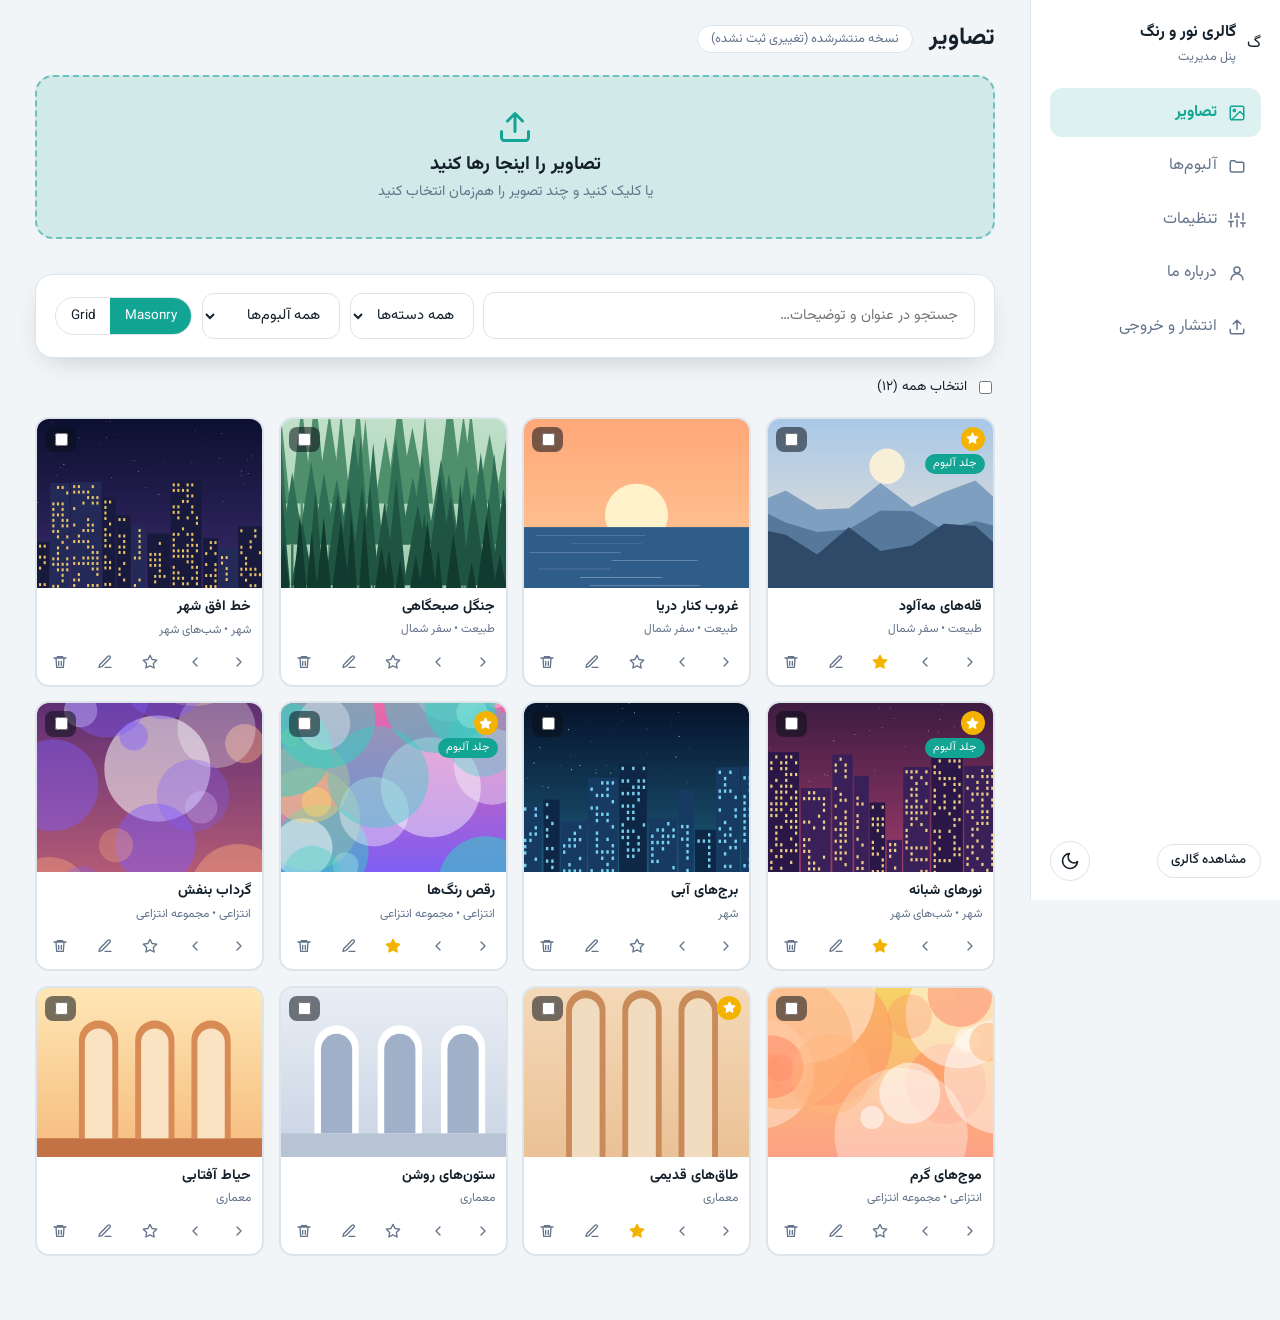
==== admin.html @ 7bcdbf8f "Add files via upload" ====
<!DOCTYPE html>
<html lang="fa" dir="rtl">
<head>
<meta charset="utf-8">
<meta name="viewport" content="width=device-width, initial-scale=1">
<title>پنل مدیریت گالری</title>
<meta name="robots" content="noindex">
<script>try{var t=localStorage.getItem('gal_theme')||(matchMedia('(prefers-color-scheme: dark)').matches?'dark':'light');document.documentElement.setAttribute('data-theme',t)}catch(e){}</script>
<link rel="preconnect" href="https://fonts.googleapis.com">
<link rel="preconnect" href="https://fonts.gstatic.com" crossorigin>
<link href="https://fonts.googleapis.com/css2?family=Vazirmatn:wght@300;400;500;700;800&display=swap" rel="stylesheet">
<link rel="icon" id="favicon" href="data:image/svg+xml,%3Csvg xmlns='http://www.w3.org/2000/svg' viewBox='0 0 32 32'%3E%3Crect width='32' height='32' rx='9' fill='%2312a594'/%3E%3C/svg%3E">
<link rel="stylesheet" href="assets/css/base.css">
<link rel="stylesheet" href="assets/css/admin.css">
</head>
<body>
<div class="adm">
  <aside class="adm-side">
    <div class="adm-brand"><span class="logo" id="admLogo"></span><div><b id="admName">گالری</b><small>پنل مدیریت</small></div></div>
    <nav id="admNav" aria-label="بخش‌های مدیریت"></nav>
    <div class="adm-foot"><a class="btn sm" href="index.html">مشاهده گالری</a><button class="icon-btn" id="btnTheme" aria-label="تغییر تم"></button></div>
  </aside>
  <main class="adm-main">
    <header class="adm-top"><h1 id="tabTitle"></h1><span id="saveState" class="save"></span></header>
    <div id="panel"></div>
  </main>
</div>
<script src="data/gallery.js"></script>
<script src="assets/js/util.js"></script>
<script src="assets/js/zip.js"></script>
<script src="assets/js/store.js"></script>
<script src="assets/js/admin.js"></script>
</body>
</html>
---- assets/css/base.css ----
/* ===== پایه: متغیرها، دکمه‌ها، فرم‌ها، مودال و اعلان‌ها ===== */
:root{--accent:#12a594;--accent-contrast:#fff;--accent-soft:color-mix(in srgb,var(--accent) 14%,transparent);--radius:18px;--radius-sm:12px;--font:'Vazirmatn',Tahoma,'Segoe UI',system-ui,sans-serif;--ease:cubic-bezier(.2,.7,.2,1);--shadow:0 10px 30px -14px rgba(10,20,40,.28);--shadow-lg:0 28px 70px -24px rgba(10,20,40,.45);
--bg:#f2f5f7;--surface:#fff;--surface-2:#e7ecf0;--text:#14202b;--muted:#64748b;--border:#dde4ea}
[data-theme=dark]{--bg:#0b0f14;--surface:#141a22;--surface-2:#1c2430;--text:#e8eef4;--muted:#8a99aa;--border:#26313d;--shadow:0 10px 30px -14px rgba(0,0,0,.7)}
*,*::before,*::after{box-sizing:border-box}
html{-webkit-text-size-adjust:100%}
body{margin:0;font-family:var(--font);background:var(--bg);color:var(--text);line-height:1.75;-webkit-font-smoothing:antialiased;transition:background .3s,color .3s}
body.lock{overflow:hidden}
img{max-width:100%;display:block}
a{color:inherit;text-decoration:none}
button{font:inherit;color:inherit;cursor:pointer}
[hidden]{display:none!important}
.ic{flex:none;vertical-align:middle}
:focus-visible{outline:2px solid var(--accent);outline-offset:2px}
h1,h2,h3{line-height:1.4;margin:0}
.btn{display:inline-flex;align-items:center;justify-content:center;gap:.5rem;padding:.6rem 1.2rem;border-radius:999px;border:1px solid var(--border);background:var(--surface);font-weight:500;font-size:.92rem;transition:transform .2s var(--ease),box-shadow .2s,border-color .2s;white-space:nowrap}
.btn:hover{transform:translateY(-1px);box-shadow:var(--shadow);border-color:color-mix(in srgb,var(--accent) 50%,var(--border))}
.btn.primary{background:var(--accent);color:var(--accent-contrast);border-color:transparent}
.btn.danger{background:#e5484d;color:#fff;border-color:transparent}
.btn.ghost{background:transparent}
.btn.glass{background:rgba(255,255,255,.14);color:#fff;border-color:rgba(255,255,255,.35);backdrop-filter:blur(8px)}
.btn.sm{padding:.3rem .85rem;font-size:.82rem}
.btn:disabled{opacity:.5;pointer-events:none}
.icon-btn{display:inline-grid;place-items:center;width:40px;height:40px;border-radius:50%;border:1px solid var(--border);background:var(--surface);transition:.2s var(--ease)}
.icon-btn:hover{color:var(--accent);border-color:var(--accent)}
.input,.select{width:100%;padding:.6rem .95rem;border-radius:var(--radius-sm);border:1px solid var(--border);background:var(--surface);color:var(--text);font:inherit;font-size:.92rem}
.select{width:auto;padding-inline-end:.6rem}
.select.sm{padding:.3rem .7rem;font-size:.82rem}
textarea.input{resize:vertical}
.input:focus,.select:focus{outline:2px solid color-mix(in srgb,var(--accent) 55%,transparent);border-color:transparent}
label{font-size:.88rem;color:var(--muted)}
label>.input,label>.select,label>textarea{display:block;margin-top:.3rem;color:var(--text)}
/* modal */
.modal-backdrop{position:fixed;inset:0;z-index:200;background:rgba(6,10,16,.6);backdrop-filter:blur(4px);display:grid;place-items:center;padding:1rem;opacity:0;transition:opacity .2s}
.modal-backdrop.show{opacity:1}
.modal{background:var(--surface);color:var(--text);border-radius:var(--radius);box-shadow:var(--shadow-lg);padding:1.4rem;width:min(440px,100%);max-height:90vh;overflow:auto;display:grid;gap:1rem;transform:translateY(10px);transition:transform .25s var(--ease)}
.modal-backdrop.show .modal{transform:none}
.modal.wide{width:min(760px,100%)}
.modal-text{margin:0}
.modal-actions{display:flex;gap:.6rem;align-items:center;justify-content:flex-end;flex-wrap:wrap}
/* toasts */
#toasts{position:fixed;bottom:1.2rem;inset-inline:0;z-index:300;display:flex;flex-direction:column;align-items:center;gap:.5rem;pointer-events:none}
.toast{background:var(--text);color:var(--bg);padding:.6rem 1.2rem;border-radius:999px;font-size:.9rem;box-shadow:var(--shadow-lg);animation:tin .3s var(--ease);transition:opacity .4s}
.toast.ok{background:#16a34a;color:#fff}.toast.err{background:#e5484d;color:#fff}.toast.out{opacity:0}
@keyframes tin{from{opacity:0;transform:translateY(10px)}}
@media (prefers-reduced-motion:reduce){*{animation-duration:.01ms!important;transition-duration:.01ms!important}}
---- assets/css/admin.css ----
/* ===== پنل مدیریت ===== */
.adm{display:grid;grid-template-columns:250px minmax(0,1fr);min-height:100vh}
.adm-side{position:sticky;top:0;height:100vh;background:var(--surface);border-inline-end:1px solid var(--border);padding:1.2rem;display:flex;flex-direction:column;gap:1.2rem}
.adm-brand{display:flex;gap:.7rem;align-items:center}
.adm-brand small{display:block;color:var(--muted);font-size:.78rem}
#admNav{display:grid;gap:.3rem}
#admNav button{display:flex;align-items:center;gap:.7rem;padding:.65rem .9rem;border-radius:12px;border:0;background:transparent;text-align:start;color:var(--muted);transition:.2s}
#admNav button:hover{background:var(--surface-2);color:var(--text)}
#admNav button.on{background:var(--accent-soft);color:var(--accent);font-weight:700}
.adm-foot{margin-top:auto;display:flex;gap:.5rem;align-items:center;justify-content:space-between}
.adm-main{padding:1.4rem clamp(1rem,3vw,2.2rem) 4rem;min-width:0}
.adm-top{display:flex;align-items:center;gap:1rem;margin-bottom:1.2rem;flex-wrap:wrap}
.adm-top h1{font-size:1.5rem}
.save{font-size:.8rem;color:var(--muted);background:var(--surface);border:1px solid var(--border);border-radius:999px;padding:.1rem .8rem}
.save.ok{color:#16a34a}.save.err{color:#e5484d}
#panel{display:grid;gap:1.1rem}
.card-box{background:var(--surface);border:1px solid var(--border);border-radius:var(--radius);padding:1.1rem 1.2rem;box-shadow:var(--shadow)}
.card-box h3{font-size:1.05rem;margin-bottom:.8rem}
.dropzone{border:2px dashed color-mix(in srgb,var(--accent) 55%,var(--border));border-radius:var(--radius);background:var(--accent-soft);padding:2rem 1rem;text-align:center;cursor:pointer;transition:.25s var(--ease);color:var(--accent)}
.dropzone:hover,.dropzone.over{background:color-mix(in srgb,var(--accent) 22%,transparent);transform:scale(1.005)}
.dropzone h3{margin:.4rem 0 .1rem;color:var(--text)}.dropzone p{margin:0;color:var(--muted);font-size:.9rem}
.dropzone.busy{opacity:.6;pointer-events:none}
.stage-head{display:flex;justify-content:space-between;gap:1rem;flex-wrap:wrap;align-items:center;margin-bottom:.8rem}
.stage-head h3{margin:0}.stage-common{display:flex;gap:.5rem;flex-wrap:wrap}
.stage-grid{display:grid;grid-template-columns:repeat(auto-fill,minmax(230px,1fr));gap:.9rem;margin-bottom:1rem}
.scard{position:relative;display:grid;gap:.5rem;border:1px solid var(--border);border-radius:14px;padding:.6rem;background:var(--bg)}
.scard img{width:100%;height:140px;object-fit:cover;border-radius:10px}
.scard .x{position:absolute;top:.9rem;inset-inline-start:.9rem;width:28px;height:28px;border-radius:50%;border:0;background:rgba(10,16,24,.6);color:#fff;line-height:1}
.scard .input,.scard .select{padding:.4rem .6rem;font-size:.84rem;width:100%}
.row2{display:grid;grid-template-columns:1fr 1fr;gap:.5rem}
.chk-line{display:flex;gap:.5rem;align-items:center;font-size:.85rem;color:var(--text)}
.toolbar-admin{display:flex;gap:.6rem;flex-wrap:wrap;align-items:center}
.toolbar-admin .input{flex:1 1 200px;width:auto}
.seg{display:inline-flex;border:1px solid var(--border);border-radius:999px;overflow:hidden}
.seg button{border:0;background:transparent;padding:.4rem .9rem;font-size:.84rem}
.seg button.on{background:var(--accent);color:var(--accent-contrast)}
.bulk{display:flex;gap:.5rem;align-items:center;flex-wrap:wrap;font-size:.88rem}
.bulk-n{font-weight:700;color:var(--accent)}
.lib{display:grid;grid-template-columns:repeat(auto-fill,minmax(190px,1fr));gap:.9rem}
.lcard{position:relative;background:var(--surface);border:2px solid var(--border);border-radius:14px;overflow:hidden;cursor:grab;transition:.2s var(--ease)}
.lcard:hover{box-shadow:var(--shadow)}
.lcard.sel{border-color:var(--accent)}
.lcard.drag{opacity:.4}.lcard.over{border-color:var(--accent);transform:scale(1.03)}
.lcard img{width:100%;aspect-ratio:4/3;object-fit:cover;background:var(--surface-2)}
.lcard .chk{position:absolute;top:.5rem;inset-inline-end:.5rem;background:rgba(10,16,24,.55);border-radius:8px;padding:.2rem .35rem;display:flex}
.lcard .star-badge{position:absolute;top:.5rem;inset-inline-start:.5rem;background:#f5b301;color:#fff;border-radius:50%;width:24px;height:24px;display:grid;place-items:center}
.lcard .star-badge svg{fill:currentColor}
.cover-badge{position:absolute;top:2.2rem;inset-inline-start:.5rem;background:var(--accent);color:var(--accent-contrast);font-size:.7rem;padding:0 .5rem;border-radius:999px}
.lmeta{padding:.45rem .7rem 0;display:grid}
.lmeta b{font-size:.88rem;overflow:hidden;text-overflow:ellipsis;white-space:nowrap}
.lmeta small{color:var(--muted);font-size:.75rem;overflow:hidden;text-overflow:ellipsis;white-space:nowrap}
.lacts{display:flex;justify-content:space-between;padding:.4rem .5rem .5rem}
.lacts button{border:0;background:transparent;width:30px;height:30px;border-radius:8px;display:grid;place-items:center;color:var(--muted)}
.lacts button:hover{background:var(--surface-2);color:var(--accent)}
.lacts button.d:hover{color:#e5484d}.lacts button.on{color:#f5b301}.lacts button.on svg{fill:currentColor}
.empty-box{padding:2rem;text-align:center;color:var(--muted);border:1px dashed var(--border);border-radius:var(--radius)}
.inline-form{display:flex;gap:.6rem;flex-wrap:wrap}.inline-form .input{flex:1 1 220px;width:auto}
.album-admin{display:grid;grid-template-columns:repeat(auto-fill,minmax(300px,1fr));gap:1rem}
.acard{background:var(--surface);border:1px solid var(--border);border-radius:var(--radius);overflow:hidden;box-shadow:var(--shadow)}
.acover{aspect-ratio:16/9;background:var(--surface-2);display:grid;place-items:center;color:var(--muted)}
.acover img{width:100%;height:100%;object-fit:cover}
.abody{padding:.9rem 1rem;display:grid;gap:.4rem}.abody small{color:var(--muted)}
.aacts{display:flex;gap:.4rem;flex-wrap:wrap;margin-top:.3rem}
.form-grid{display:grid;grid-template-columns:repeat(auto-fit,minmax(280px,1fr));gap:1rem}
.fields{display:grid;gap:.8rem;align-content:start}
.upl{display:flex;gap:.8rem;align-items:center;flex-wrap:wrap}
.upl .pv{width:72px;height:72px;border-radius:14px;background:var(--surface-2) center/cover;border:1px solid var(--border)}
.swatches{display:flex;gap:.4rem;flex-wrap:wrap;align-items:center;margin-top:.4rem}
.swatches button{width:28px;height:28px;border-radius:50%;border:2px solid var(--surface);box-shadow:0 0 0 1px var(--border)}
.swatches input[type=color]{width:38px;height:32px;border:0;background:none;padding:0}
.cat-row{display:flex;gap:.5rem;margin-bottom:.5rem}.cat-row .input{flex:1}
.stat-cards{display:grid;grid-template-columns:repeat(auto-fit,minmax(150px,1fr));gap:.8rem}
.stat-c{background:var(--bg);border-radius:14px;padding:.8rem 1rem}
.stat-c b{display:block;font-size:1.6rem;color:var(--accent)}.stat-c span{font-size:.82rem;color:var(--muted)}
.steps{margin:0;padding-inline-start:1.3rem;display:grid;gap:.4rem;color:var(--muted)}
.steps b{color:var(--text)}
.btn-row{display:flex;gap:.6rem;flex-wrap:wrap}
.note{background:var(--accent-soft);border-radius:12px;padding:.7rem 1rem;font-size:.88rem}
.edit-grid{display:grid;grid-template-columns:200px 1fr;gap:1rem}
.edit-prev{width:100%;border-radius:12px;aspect-ratio:1;object-fit:cover}
.pick-grid{display:grid;grid-template-columns:repeat(auto-fill,minmax(110px,1fr));gap:.5rem;max-height:46vh;overflow:auto}
.pick{position:relative;display:block;border:2px solid var(--border);border-radius:10px;overflow:hidden;cursor:pointer;padding:0;background:none}
.pick img{width:100%;aspect-ratio:1;object-fit:cover}
.pick span{display:block;font-size:.72rem;padding:.1rem .4rem;overflow:hidden;text-overflow:ellipsis;white-space:nowrap}
.pick input{position:absolute;top:.3rem;inset-inline-end:.3rem}
.pick:hover{border-color:var(--accent)}
@media (max-width:860px){
 .adm{grid-template-columns:1fr}
 .adm-side{position:static;height:auto;flex-direction:row;flex-wrap:wrap;align-items:center;padding:.7rem;border-inline-end:0;border-bottom:1px solid var(--border)}
 .adm-brand{display:none}#admNav{display:flex;overflow-x:auto;flex:1}#admNav button{white-space:nowrap;padding:.5rem .8rem}
 .adm-foot{margin:0}.edit-grid{grid-template-columns:1fr}.row2{grid-template-columns:1fr}
}
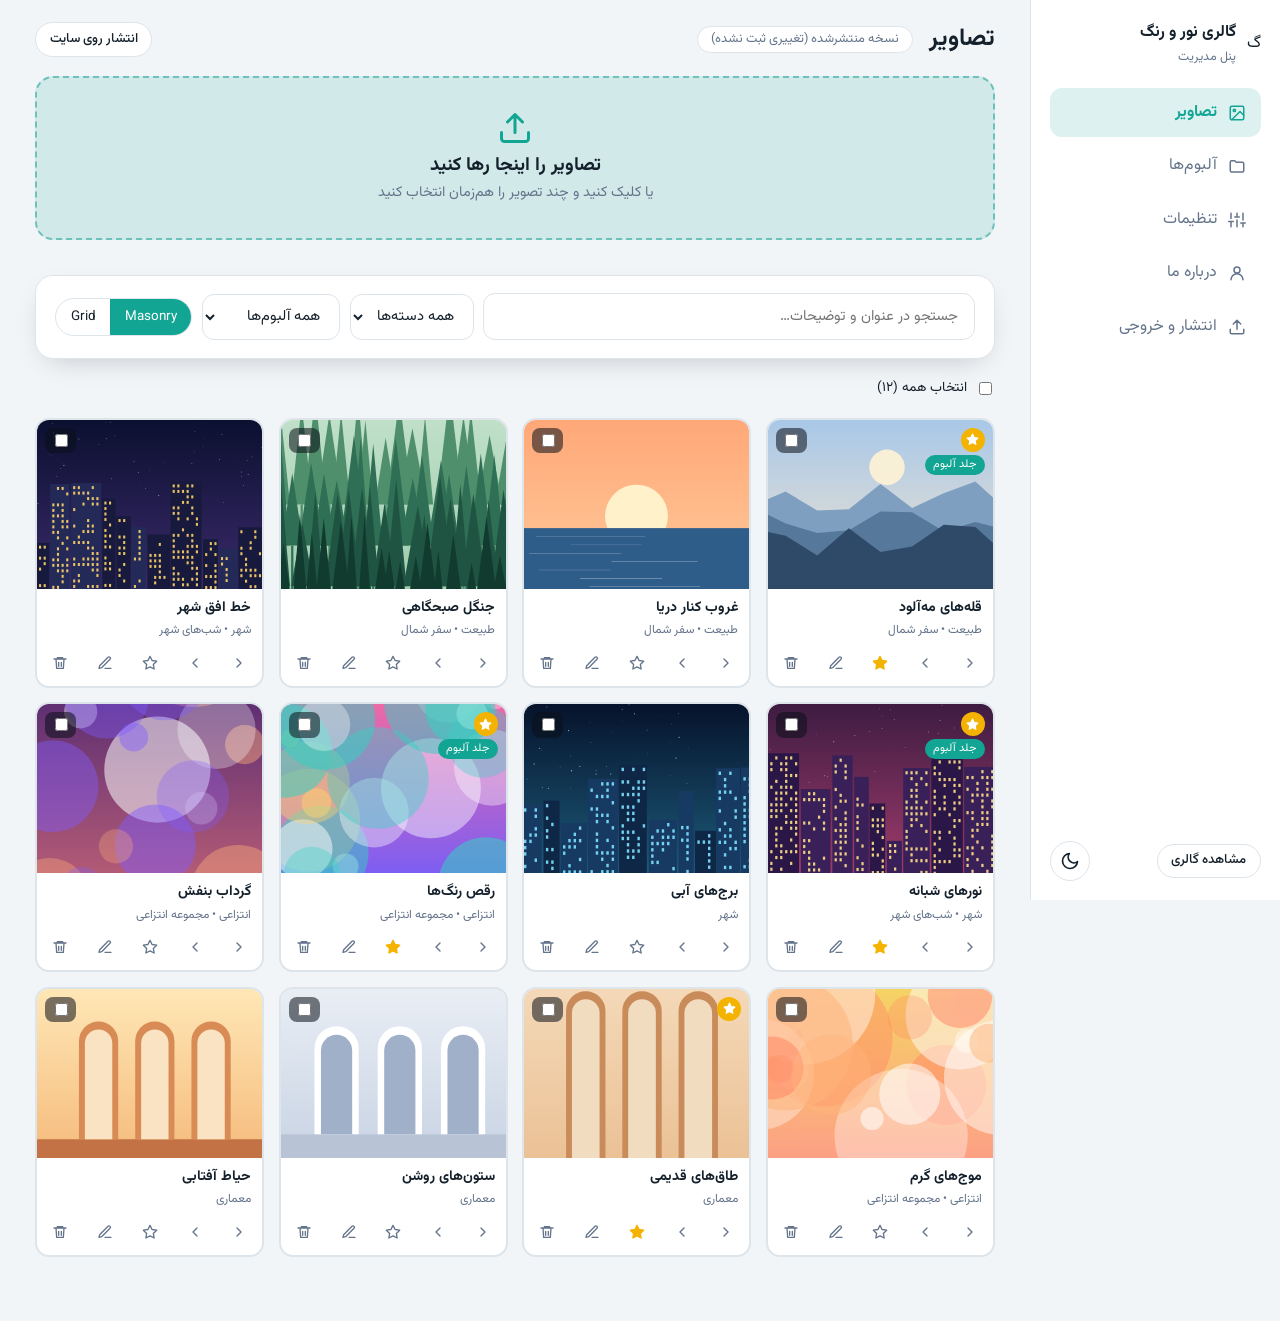
==== commit 4fd20015: "Add files via upload" ====
--- a/admin.html
+++ b/admin.html
@@ -21,7 +21,7 @@
     <div class="adm-foot"><a class="btn sm" href="index.html">مشاهده گالری</a><button class="icon-btn" id="btnTheme" aria-label="تغییر تم"></button></div>
   </aside>
   <main class="adm-main">
-    <header class="adm-top"><h1 id="tabTitle"></h1><span id="saveState" class="save"></span></header>
+    <header class="adm-top"><h1 id="tabTitle"></h1><span id="saveState" class="save"></span><button class="btn sm" id="btnPub" style="margin-inline-start:auto">انتشار روی سایت</button></header>
     <div id="panel"></div>
   </main>
 </div>
@@ -29,6 +29,7 @@
 <script src="assets/js/util.js"></script>
 <script src="assets/js/zip.js"></script>
 <script src="assets/js/store.js"></script>
+<script src="assets/js/github.js"></script>
 <script src="assets/js/admin.js"></script>
 </body>
 </html>
